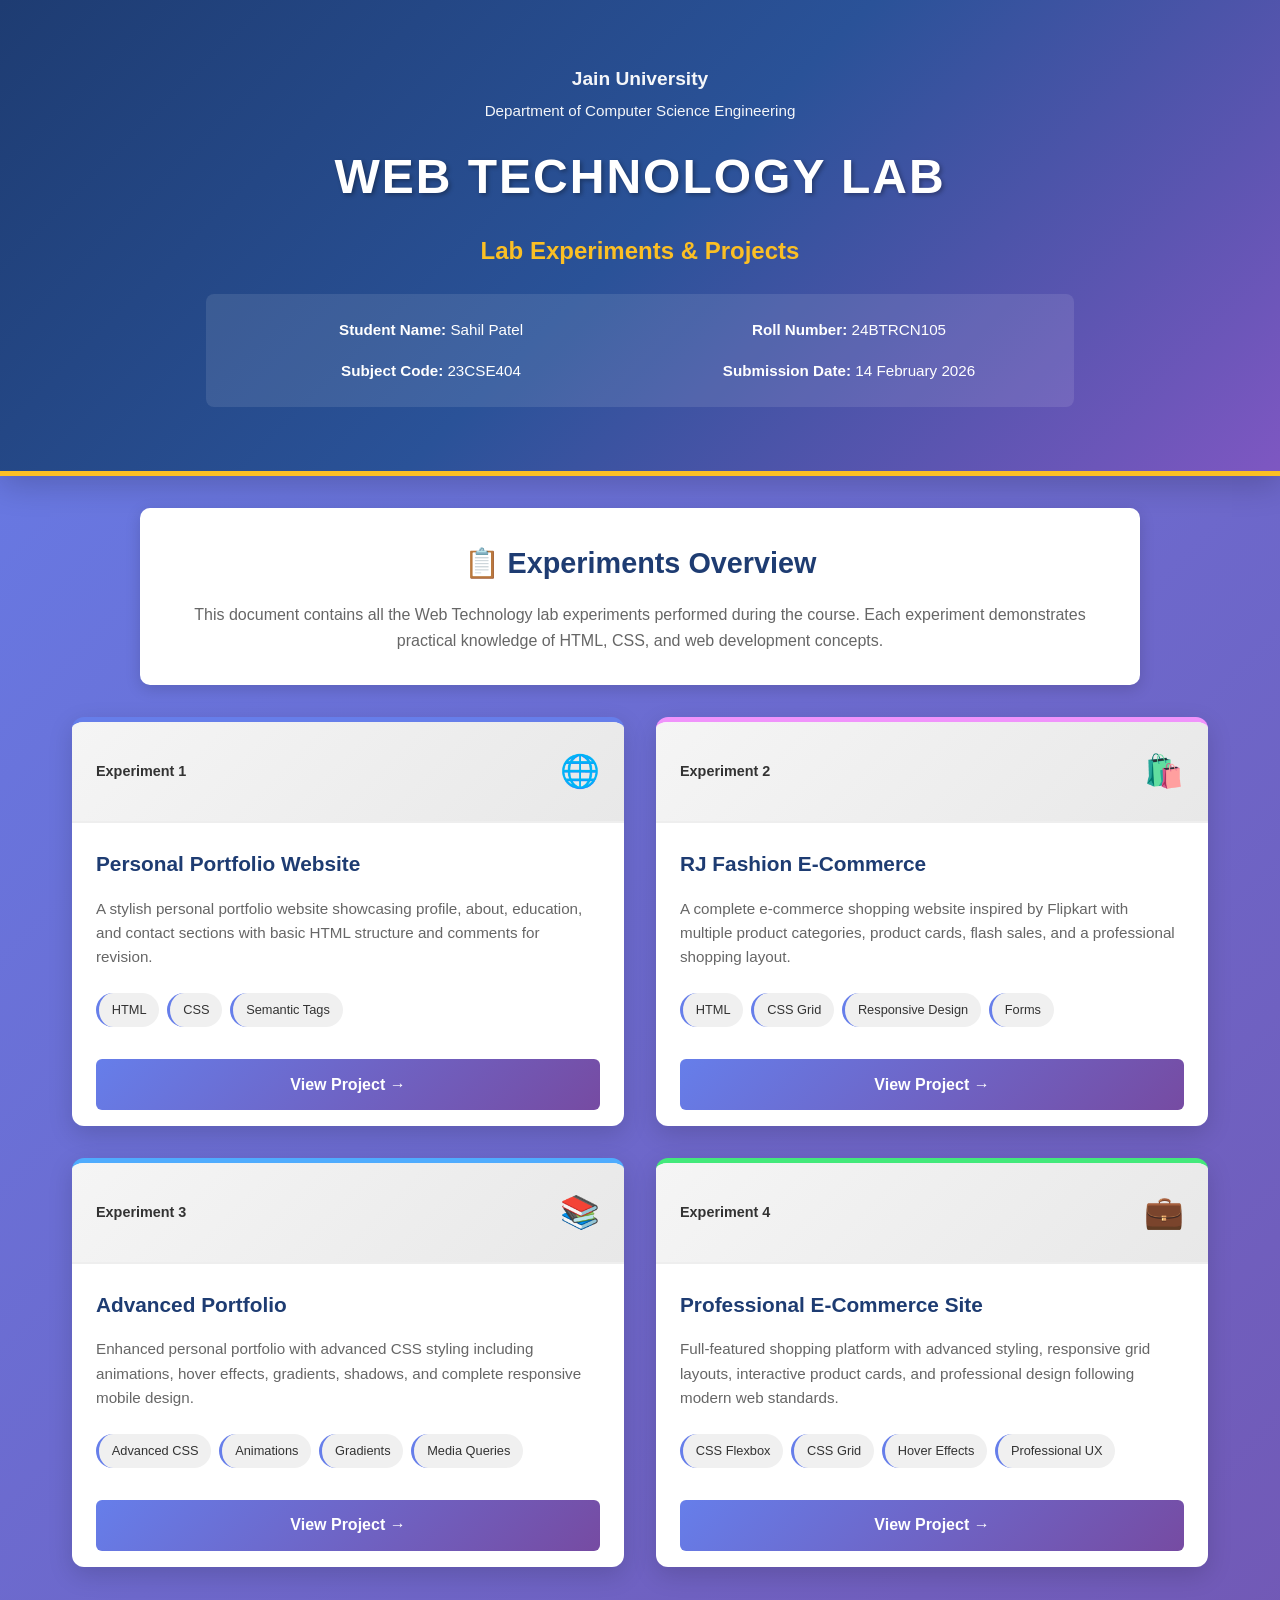
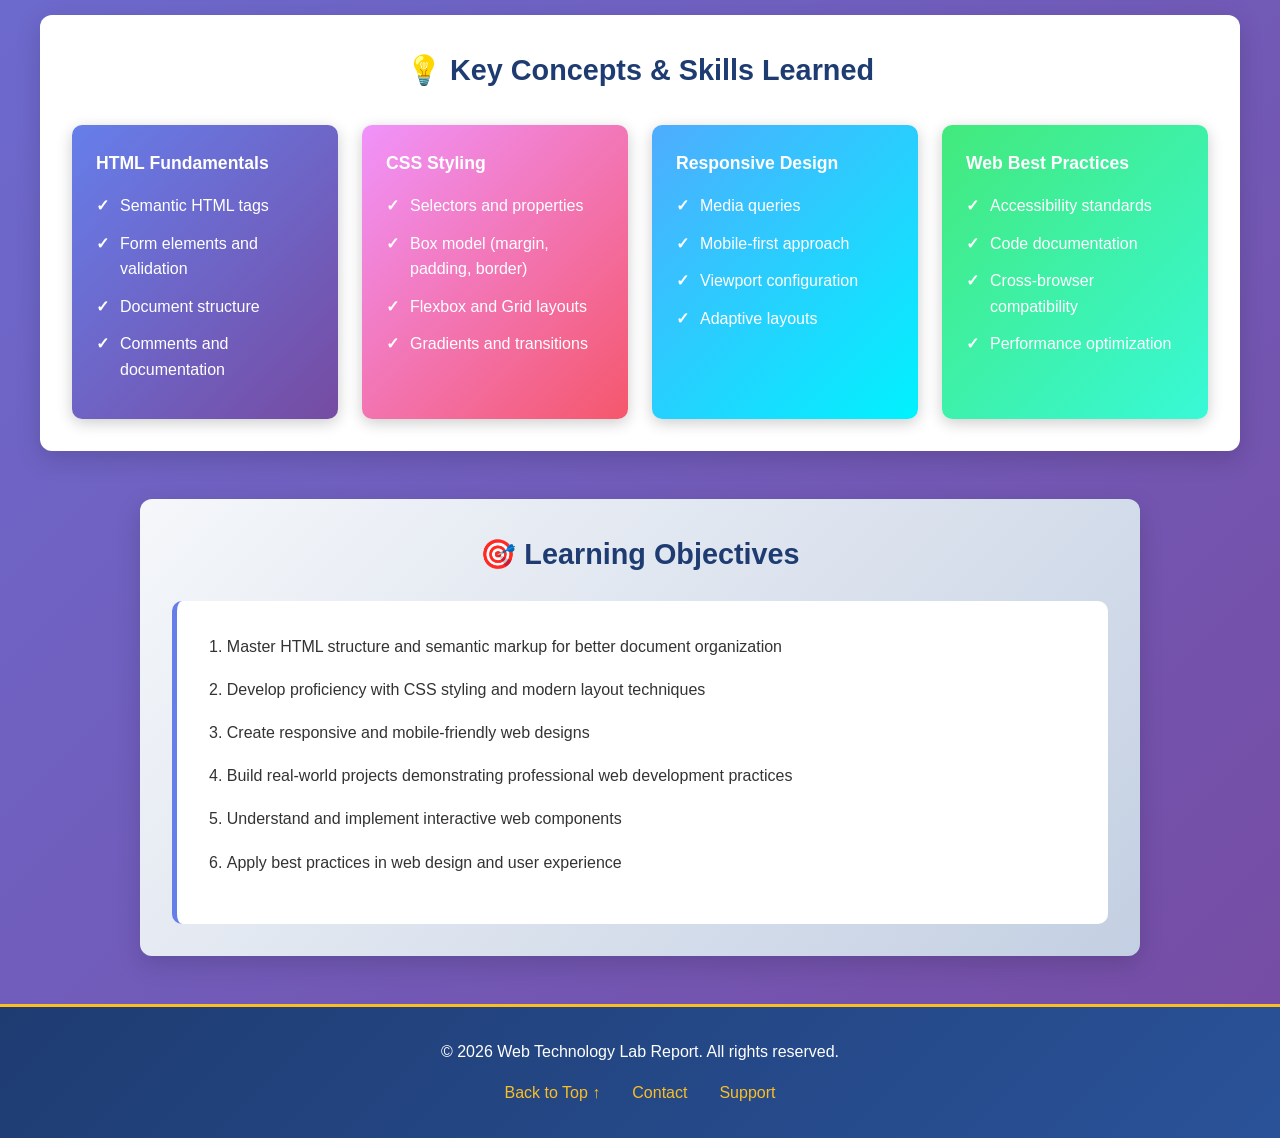
==== index.html @ 9eea9b75 "HunterBabu" ====
<!DOCTYPE html>
<!-- HTML5 document declaration -->
<html lang="en">
<!-- Root element with language specification -->

<head>
  <!-- Contains metadata about the document -->
  <meta charset="UTF-8">
  <!-- Defines character encoding -->
  
  <meta name="viewport" content="width=device-width, initial-scale=1.0">
  <!-- Makes website responsive on all devices -->
  
  <title>Web Technology Lab Report - Experiments</title>
  <!-- Title shown in browser tab -->
  
  <link rel="stylesheet" href="style.css">
  <!-- Links external CSS file for styling -->
</head>

<body>
  <!-- Main content of the page -->

  <!-- ====== HEADER / REPORT TITLE PAGE ====== -->
  <!-- Professional report header section -->
  <header class="report-header">
    <!-- header is semantic tag for page header -->
    <div class="header-content">
      <!-- Container for header content -->
      
      <div class="institution">
        <!-- Institution name section -->
        <h3>Jain University</h3>
        <p>Department of Computer Science Engineering</p>
      </div>

      <h1 class="report-title">WEB TECHNOLOGY LAB</h1>
      <!-- h1 is main title heading -->
      
      <h2 class="report-subtitle">Lab Experiments & Projects</h2>
      <!-- h2 is subtitle -->

      <div class="report-meta">
        <!-- Metadata about the report -->
        <p><strong>Student Name:</strong> Sahil Patel</p>
        <p><strong>Roll Number:</strong> 24BTRCN105</p>
        <p><strong>Subject Code:</strong> 23CSE404</p>
        <p><strong>Submission Date:</strong> 14 February 2026</p>
      </div>
    </div>
  </header>

  <!-- ====== TABLE OF CONTENTS ====== -->
  <!-- List of experiments -->
  <section class="toc-section">
    <!-- section is semantic tag for content grouping -->
    <h2>📋 Experiments Overview</h2>
    <!-- h2 is second level heading -->
    
    <p class="intro-text">
      This document contains all the Web Technology lab experiments performed during the course. 
      Each experiment demonstrates practical knowledge of HTML, CSS, and web development concepts.
    </p>
  </section>

  <!-- ====== EXPERIMENTS GRID ====== -->
  <!-- Colorful experiment cards -->
  <section class="experiments-section">
    <div class="experiments-grid">
      <!-- div with class for CSS styling -->

      <!-- Experiment 1 -->
      <div class="experiment-card card-1">
        <!-- div container for each experiment card with unique color -->
        
        <div class="card-header">
          <!-- Card header section -->
          <span class="exp-number">Experiment 1</span>
          <!-- span tag for inline styling -->
          <span class="exp-icon">🌐</span>
          <!-- Emoji icon for visual appeal -->
        </div>

        <h3>Personal Portfolio Website</h3>
        <!-- h3 is third level heading -->
        
        <p class="card-description">
          <!-- Paragraph describing the experiment -->
          A stylish personal portfolio website showcasing profile, about, education, 
          and contact sections with basic HTML structure and comments for revision.
        </p>

        <div class="technologies">
          <!-- Container for technologies used -->
          <span class="tech-badge">HTML</span>
          <!-- span tag for inline badge styling -->
          <span class="tech-badge">CSS</span>
          <span class="tech-badge">Semantic Tags</span>
        </div>

        <a href="index.html" class="card-btn">View Project →</a>
        <!-- a tag creates clickable link -->
      </div>

      <!-- Experiment 2 -->
      <div class="experiment-card card-2">
        <div class="card-header">
          <span class="exp-number">Experiment 2</span>
          <span class="exp-icon">🛍️</span>
        </div>

        <h3>RJ Fashion E-Commerce</h3>
        <p class="card-description">
          A complete e-commerce shopping website inspired by Flipkart with multiple product 
          categories, product cards, flash sales, and a professional shopping layout.
        </p>

        <div class="technologies">
          <span class="tech-badge">HTML</span>
          <span class="tech-badge">CSS Grid</span>
          <span class="tech-badge">Responsive Design</span>
          <span class="tech-badge">Forms</span>
        </div>

        <a href="exp3/exp2/index.html" class="card-btn">View Project →</a>
      </div>

      <!-- Experiment 3 -->
      <div class="experiment-card card-3">
        <div class="card-header">
          <span class="exp-number">Experiment 3</span>
          <span class="exp-icon">📚</span>
        </div>

        <h3>Advanced Portfolio</h3>
        <p class="card-description">
          Enhanced personal portfolio with advanced CSS styling including animations, 
          hover effects, gradients, shadows, and complete responsive mobile design.
        </p>

        <div class="technologies">
          <span class="tech-badge">Advanced CSS</span>
          <span class="tech-badge">Animations</span>
          <span class="tech-badge">Gradients</span>
          <span class="tech-badge">Media Queries</span>
        </div>

        <a href="exp3/index.html" class="card-btn">View Project →</a>
      </div>

      <!-- Experiment 4 -->
      <div class="experiment-card card-4">
        <div class="card-header">
          <span class="exp-number">Experiment 4</span>
          <span class="exp-icon">💼</span>
        </div>

        <h3>Professional E-Commerce Site</h3>
        <p class="card-description">
          Full-featured shopping platform with advanced styling, responsive grid layouts, 
          interactive product cards, and professional design following modern web standards.
        </p>

        <div class="technologies">
          <span class="tech-badge">CSS Flexbox</span>
          <span class="tech-badge">CSS Grid</span>
          <span class="tech-badge">Hover Effects</span>
          <span class="tech-badge">Professional UX</span>
        </div>

        <a href="exp3/exp2/index.html" class="card-btn">View Project →</a>
      </div>
    </div>
  </section>

  <!-- ====== SKILLS LEARNED ====== -->
  <!-- Summary of skills and concepts -->
  <section class="skills-section">
    <h2>💡 Key Concepts & Skills Learned</h2>
    
    <div class="skills-grid">
      <!-- Grid layout for skills -->

      <div class="skill-box skill-1">
        <h4>HTML Fundamentals</h4>
        <!-- h4 is fourth level heading -->
        <ul>
          <!-- ul is unordered list -->
          <li>Semantic HTML tags</li>
          <!-- li is list item -->
          <li>Form elements and validation</li>
          <li>Document structure</li>
          <li>Comments and documentation</li>
        </ul>
      </div>

      <div class="skill-box skill-2">
        <h4>CSS Styling</h4>
        <ul>
          <li>Selectors and properties</li>
          <li>Box model (margin, padding, border)</li>
          <li>Flexbox and Grid layouts</li>
          <li>Gradients and transitions</li>
        </ul>
      </div>

      <div class="skill-box skill-3">
        <h4>Responsive Design</h4>
        <ul>
          <li>Media queries</li>
          <li>Mobile-first approach</li>
          <li>Viewport configuration</li>
          <li>Adaptive layouts</li>
        </ul>
      </div>

      <div class="skill-box skill-4">
        <h4>Web Best Practices</h4>
        <ul>
          <li>Accessibility standards</li>
          <li>Code documentation</li>
          <li>Cross-browser compatibility</li>
          <li>Performance optimization</li>
        </ul>
      </div>
    </div>
  </section>

  <!-- ====== OBJECTIVES ====== -->
  <!-- Learning objectives -->
  <section class="objectives-section">
    <h2>🎯 Learning Objectives</h2>
    
    <div class="objectives-list">
      <!-- Ordered list for objectives -->
      <ol>
        <!-- ol is ordered list -->
        <li>Master HTML structure and semantic markup for better document organization</li>
        <li>Develop proficiency with CSS styling and modern layout techniques</li>
        <li>Create responsive and mobile-friendly web designs</li>
        <li>Build real-world projects demonstrating professional web development practices</li>
        <li>Understand and implement interactive web components</li>
        <li>Apply best practices in web design and user experience</li>
      </ol>
    </div>
  </section>

  <!-- ====== FOOTER ====== -->
  <!-- Bottom section with info -->
  <footer>
    <!-- footer is semantic tag for page footer -->
    <div class="footer-content">
      <!-- Container for footer -->
      
      <div class="footer-info">
        <p>&copy; 2026 Web Technology Lab Report. All rights reserved.</p>
        <!-- &copy; displays copyright symbol © -->
      </div>

      <div class="footer-links">
        <!-- Container for footer links -->
        <a href="#top">Back to Top ↑</a>
        <!-- Anchor link to top -->
        <a href="#">Contact</a>
        <a href="#">Support</a>
      </div>
    </div>
  </footer>

</body>
</html>
---- style.css ----
/* ====== GENERAL STYLING ====== */
* {
  /* selector * targets all elements */
  margin: 0;
  /* removes default margin */
  padding: 0;
  /* removes default padding */
  box-sizing: border-box;
  /* includes padding and border in width/height */
}

body {
  /* body selector styles entire page */
  font-family: 'Segoe UI', Tahoma, Geneva, Verdana, sans-serif;
  /* font-family sets typeface */
  background: linear-gradient(135deg, #667eea 0%, #764ba2 100%);
  /* gradient background for visual appeal */
  color: #333;
  /* sets text color */
  line-height: 1.6;
  /* line-height controls space between lines */
}

/* ====== HEADER / TITLE PAGE ====== */
.report-header {
  /* header section styling */
  background: linear-gradient(135deg, #1e3c72 0%, #2a5298 50%, #7e57c2 100%);
  /* multi-color gradient */
  color: white;
  padding: 3rem 2rem;
  text-align: center;
  /* text-align: center centers all content */
  box-shadow: 0 8px 32px rgba(0, 0, 0, 0.2);
  /* box-shadow adds depth effect */
  border-bottom: 5px solid #fbbf24;
  /* border-bottom adds colored line */
  margin-bottom: 2rem;
}

.header-content {
  max-width: 900px;
  margin: 0 auto;
  padding: 1rem;
}

.institution {
  /* institution section */
  font-size: 0.95rem;
  opacity: 0.95;
  /* opacity makes text slightly transparent */
  margin-bottom: 1rem;
}

.institution h3 {
  font-size: 1.2rem;
  margin-bottom: 0.25rem;
}

.report-title {
  /* main report title */
  font-size: 3rem;
  font-weight: bold;
  margin: 1rem 0;
  text-shadow: 2px 2px 4px rgba(0, 0, 0, 0.3);
  /* text-shadow adds shadow behind text */
  letter-spacing: 2px;
  /* letter-spacing controls space between letters */
}

.report-subtitle {
  /* subtitle */
  font-size: 1.5rem;
  margin-bottom: 1.5rem;
  color: #fbbf24;
  /* golden color */
}

.report-meta {
  /* metadata section */
  background-color: rgba(255, 255, 255, 0.1);
  /* transparent white background */
  padding: 1.5rem;
  border-radius: 8px;
  /* border-radius creates rounded corners */
  margin-top: 1.5rem;
  display: grid;
  grid-template-columns: repeat(2, 1fr);
  /* grid-template-columns: repeat(2, 1fr) creates 2 columns */
  gap: 1rem;
}

.report-meta p {
  font-size: 0.95rem;
}

/* ====== TABLE OF CONTENTS SECTION ====== */
.toc-section {
  /* table of contents section */
  max-width: 1000px;
  margin: 2rem auto;
  padding: 2rem;
  background-color: white;
  border-radius: 10px;
  box-shadow: 0 4px 15px rgba(0, 0, 0, 0.15);
  text-align: center;
}

.toc-section h2 {
  color: #1e3c72;
  margin-bottom: 1rem;
  font-size: 1.8rem;
}

.intro-text {
  color: #666;
  font-size: 1rem;
}

/* ====== EXPERIMENTS SECTION ====== */
.experiments-section {
  /* main experiments section */
  max-width: 1200px;
  margin: 2rem auto;
  padding: 0 2rem;
}

.experiments-grid {
  /* grid layout for experiment cards */
  display: grid;
  /* display: grid creates multi-column layout */
  grid-template-columns: repeat(2, 1fr);
  /* repeat(2, 1fr) creates 2 equal columns */
  gap: 2rem;
  margin-bottom: 2rem;
}

.experiment-card {
  /* individual experiment card */
  background-color: white;
  border-radius: 12px;
  overflow: hidden;
  /* overflow: hidden hides content outside borders */
  box-shadow: 0 8px 25px rgba(0, 0, 0, 0.15);
  transition: 0.4s;
  /* transition creates smooth animation */
  transform: translateY(0);
  /* transform: translateY moves element */
  border-top: 5px solid #333;
  /* top colored border */
}

.experiment-card:hover {
  /* :hover pseudo-class triggers on mouse hover */
  transform: translateY(-10px);
  /* moves up on hover */
  box-shadow: 0 12px 35px rgba(0, 0, 0, 0.25);
}

/* Color variations for each card */
.card-1 {
  border-top-color: #667eea;
  /* blue */
}

.card-2 {
  border-top-color: #f093fb;
  /* pink/magenta */
}

.card-3 {
  border-top-color: #4facfe;
  /* cyan/light blue */
}

.card-4 {
  border-top-color: #43e97b;
  /* green */
}

.card-header {
  /* header of experiment card */
  display: flex;
  justify-content: space-between;
  /* justify-content: space-between distributes items */
  align-items: center;
  padding: 1.5rem;
  background: linear-gradient(135deg, #f5f5f5 0%, #e8e8e8 100%);
  /* light gradient background */
  border-bottom: 2px solid #eee;
}

.exp-number {
  /* experiment number badge */
  font-weight: bold;
  color: #333;
  font-size: 0.9rem;
}

.exp-icon {
  /* emoji icon */
  font-size: 2rem;
  /* font-size sets element size */
}

.experiment-card h3 {
  padding: 1.5rem 1.5rem 0.5rem;
  color: #1e3c72;
  font-size: 1.3rem;
}

.card-description {
  /* description text */
  padding: 0 1.5rem;
  color: #666;
  font-size: 0.95rem;
  margin: 0.5rem 0;
}

.technologies {
  /* technologies container */
  padding: 1rem 1.5rem;
  display: flex;
  gap: 0.5rem;
  flex-wrap: wrap;
  /* flex-wrap: wrap allows items to wrap to next line */
}

.tech-badge {
  /* technology badge */
  display: inline-block;
  background-color: #f0f0f0;
  color: #333;
  padding: 0.4rem 0.8rem;
  border-radius: 20px;
  /* border-radius: 20px creates pill shape */
  font-size: 0.8rem;
  border-left: 3px solid #667eea;
  /* border-left adds colored left border */
}

.card-btn {
  /* call-to-action button */
  display: block;
  margin: 1rem 1.5rem;
  padding: 0.8rem 1.5rem;
  background: linear-gradient(135deg, #667eea 0%, #764ba2 100%);
  color: white;
  text-decoration: none;
  /* text-decoration: none removes underline */
  border-radius: 6px;
  text-align: center;
  font-weight: bold;
  transition: 0.3s;
  cursor: pointer;
  /* cursor: pointer changes cursor on hover */
}

.card-btn:hover {
  background: linear-gradient(135deg, #764ba2 0%, #667eea 100%);
  /* reversed gradient on hover */
  transform: scale(1.02);
  /* transform: scale enlarges element */
}

/* ====== SKILLS SECTION ====== */
.skills-section {
  /* skills section */
  max-width: 1200px;
  margin: 3rem auto;
  padding: 2rem;
  background-color: white;
  border-radius: 12px;
  box-shadow: 0 8px 25px rgba(0, 0, 0, 0.15);
}

.skills-section h2 {
  text-align: center;
  color: #1e3c72;
  margin-bottom: 2rem;
  font-size: 1.8rem;
}

.skills-grid {
  /* grid for skill boxes */
  display: grid;
  grid-template-columns: repeat(4, 1fr);
  /* 4 equal columns */
  gap: 1.5rem;
}

.skill-box {
  /* individual skill box */
  padding: 1.5rem;
  border-radius: 10px;
  color: white;
  box-shadow: 0 4px 15px rgba(0, 0, 0, 0.2);
}

.skill-1 {
  background: linear-gradient(135deg, #667eea 0%, #764ba2 100%);
}

.skill-2 {
  background: linear-gradient(135deg, #f093fb 0%, #f5576c 100%);
}

.skill-3 {
  background: linear-gradient(135deg, #4facfe 0%, #00f2fe 100%);
}

.skill-4 {
  background: linear-gradient(135deg, #43e97b 0%, #38f9d7 100%);
}

.skill-box h4 {
  /* heading in skill box */
  margin-bottom: 1rem;
  font-size: 1.1rem;
}

.skill-box ul {
  /* list styling */
  list-style: none;
  /* list-style: none removes bullet points */
}

.skill-box li {
  /* list item */
  margin-bottom: 0.75rem;
  padding-left: 1.5rem;
  position: relative;
  /* position: relative for positioning children */
}

.skill-box li:before {
  /* :before pseudo-element adds content before element */
  content: '✓';
  /* content property adds text/symbols */
  position: absolute;
  left: 0;
  font-weight: bold;
}

/* ====== OBJECTIVES SECTION ====== */
.objectives-section {
  /* objectives section */
  max-width: 1000px;
  margin: 3rem auto;
  padding: 2rem;
  background: linear-gradient(135deg, #f5f7fa 0%, #c3cfe2 100%);
  border-radius: 12px;
  box-shadow: 0 8px 25px rgba(0, 0, 0, 0.15);
}

.objectives-section h2 {
  text-align: center;
  color: #1e3c72;
  margin-bottom: 1.5rem;
  font-size: 1.8rem;
}

.objectives-list {
  background-color: white;
  padding: 2rem;
  border-radius: 10px;
  border-left: 5px solid #667eea;
}

.objectives-list ol {
  /* ordered list styling */
  list-style-position: inside;
  /* list-style-position: inside keeps numbers inside */
}

.objectives-list li {
  margin-bottom: 1rem;
  line-height: 1.7;
  color: #333;
}

/* ====== FOOTER ====== */
footer {
  /* footer styling */
  background: linear-gradient(135deg, #1e3c72 0%, #2a5298 100%);
  color: white;
  padding: 2rem;
  margin-top: 3rem;
  text-align: center;
  border-top: 3px solid #fbbf24;
}

.footer-content {
  max-width: 1000px;
  margin: 0 auto;
}

.footer-info {
  margin-bottom: 1rem;
}

.footer-links {
  display: flex;
  justify-content: center;
  gap: 2rem;
}

.footer-links a {
  color: #fbbf24;
  text-decoration: none;
  transition: 0.3s;
}

.footer-links a:hover {
  color: white;
  text-decoration: underline;
}

/* ====== RESPONSIVE DESIGN ====== */
/* Media query for tablets */
@media (max-width: 768px) {
  .report-title {
    font-size: 2rem;
  }

  .report-meta {
    grid-template-columns: 1fr;
  }

  .experiments-grid {
    grid-template-columns: 1fr;
    /* single column on tablet */
  }

  .skills-grid {
    grid-template-columns: repeat(2, 1fr);
    /* 2 columns on tablet */
  }

  .footer-links {
    flex-direction: column;
    gap: 1rem;
  }
}

/* Media query for mobile phones */
@media (max-width: 480px) {
  .report-header {
    padding: 2rem 1rem;
  }

  .report-title {
    font-size: 1.5rem;
  }

  .report-subtitle {
    font-size: 1.1rem;
  }

  .experiments-grid {
    gap: 1rem;
  }

  .skills-grid {
    grid-template-columns: 1fr;
    /* single column on mobile */
  }

  .card-header {
    flex-direction: column;
    text-align: center;
    gap: 0.5rem;
  }

  .technologies {
    justify-content: center;
  }
}
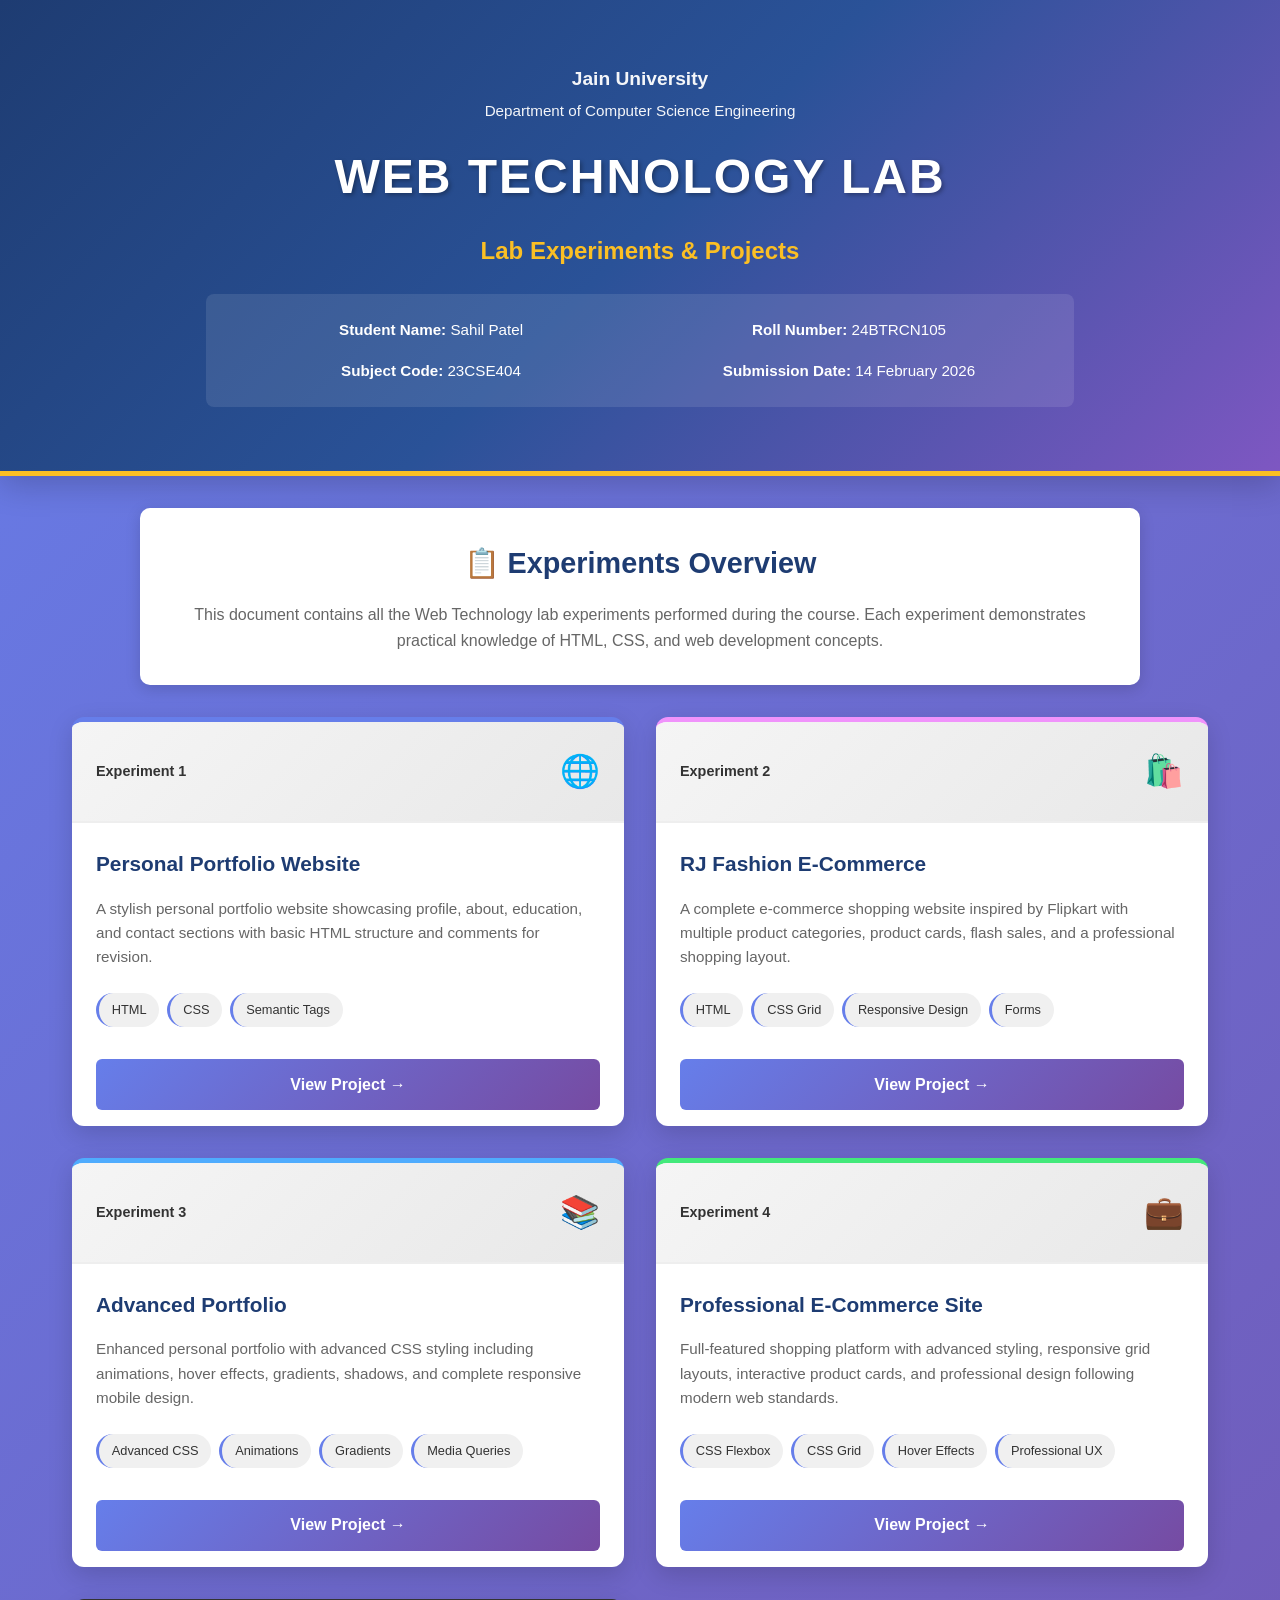
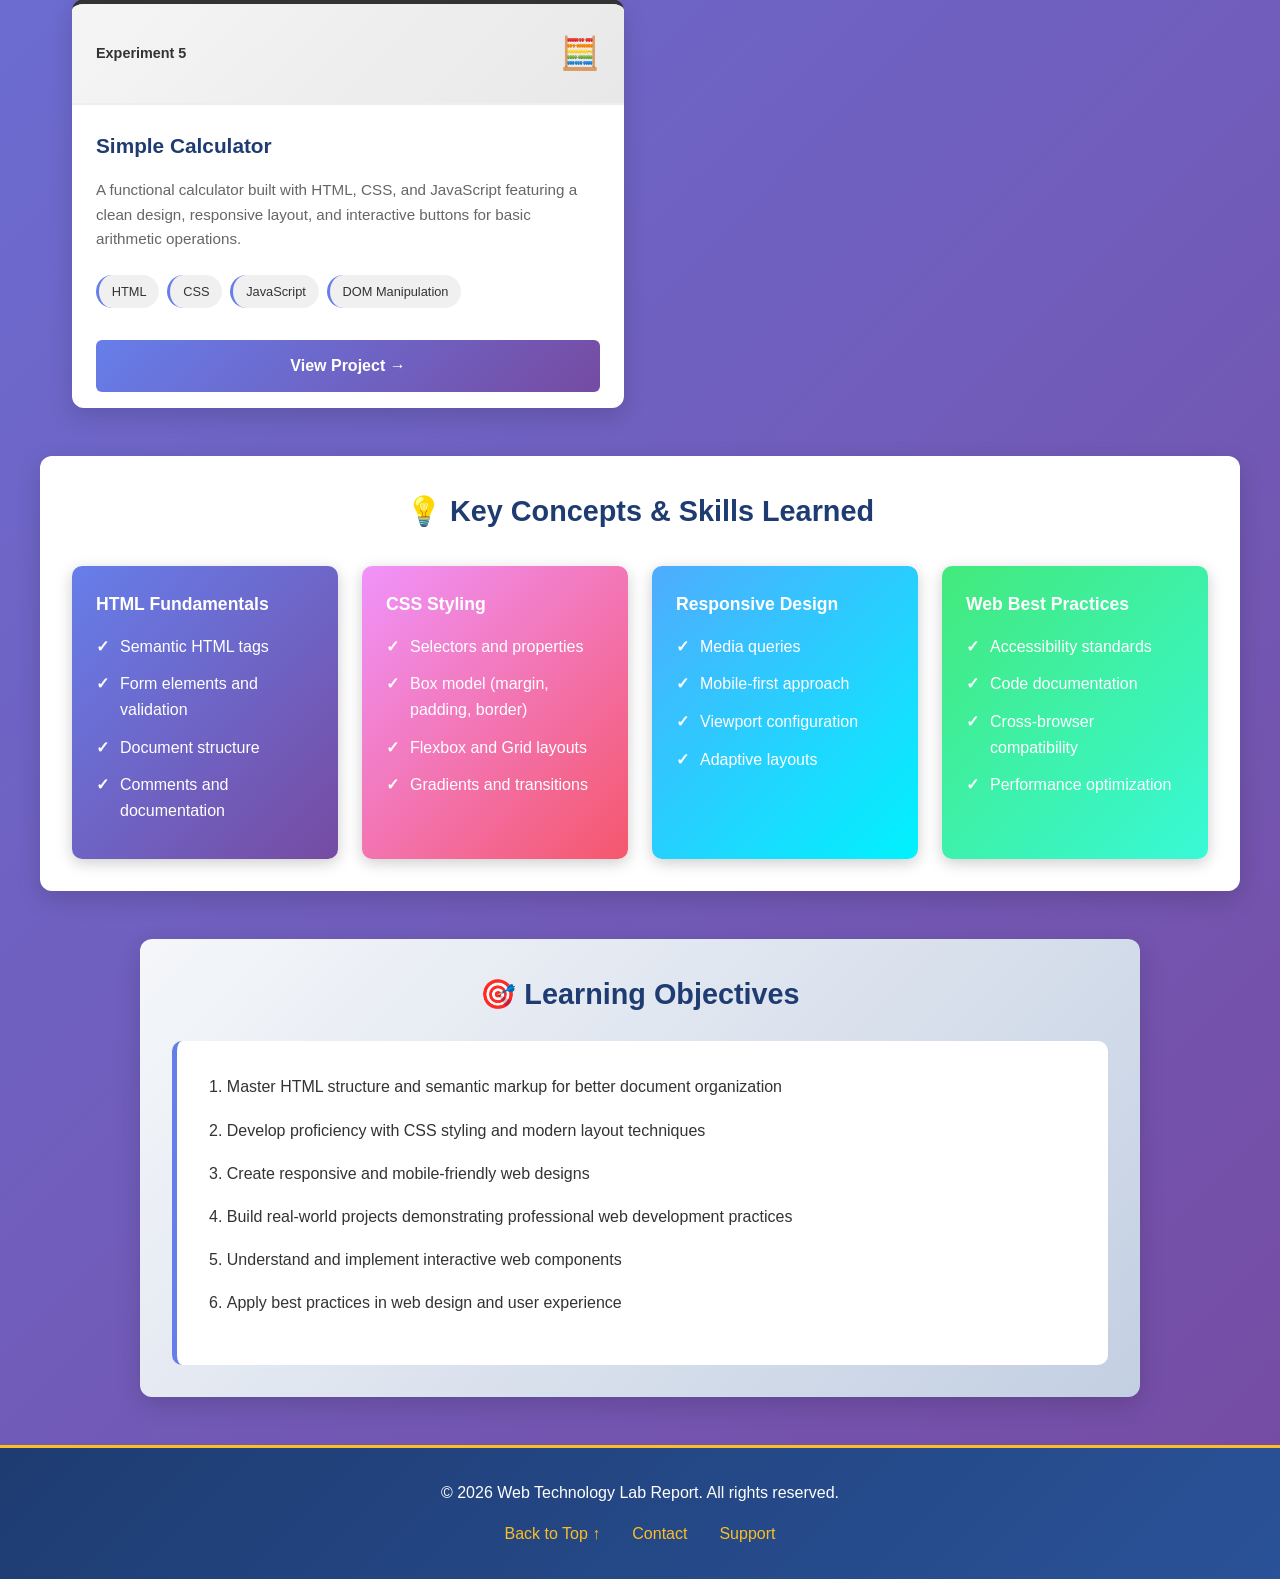
==== commit f9ef12af: "added exp 5" ====
--- a/index.html
+++ b/index.html
@@ -170,6 +170,28 @@
 
         <a href="exp3/exp2/index.html" class="card-btn">View Project →</a>
       </div>
+
+      <!-- Experiment 5 -->
+      <div class="experiment-card card-5">
+        <div class="card-header">
+          <span class="exp-number">Experiment 5</span>
+          <span class="exp-icon">🧮</span>
+       </div>
+
+        <h3>Simple Calculator</h3>
+        <p class="card-description">
+          A functional calculator built with HTML, CSS, and JavaScript featuring a clean design, 
+          responsive layout, and interactive buttons for basic arithmetic operations.
+        </p>
+
+        <div class="technologies">
+          <span class="tech-badge">HTML</span>
+          <span class="tech-badge">CSS</span>
+          <span class="tech-badge">JavaScript</span>
+          <span class="tech-badge">DOM Manipulation</span>
+        </div>
+
+        <a href="exp5/index.html" class="card-btn">View Project →</a>   
     </div>
   </section>
 
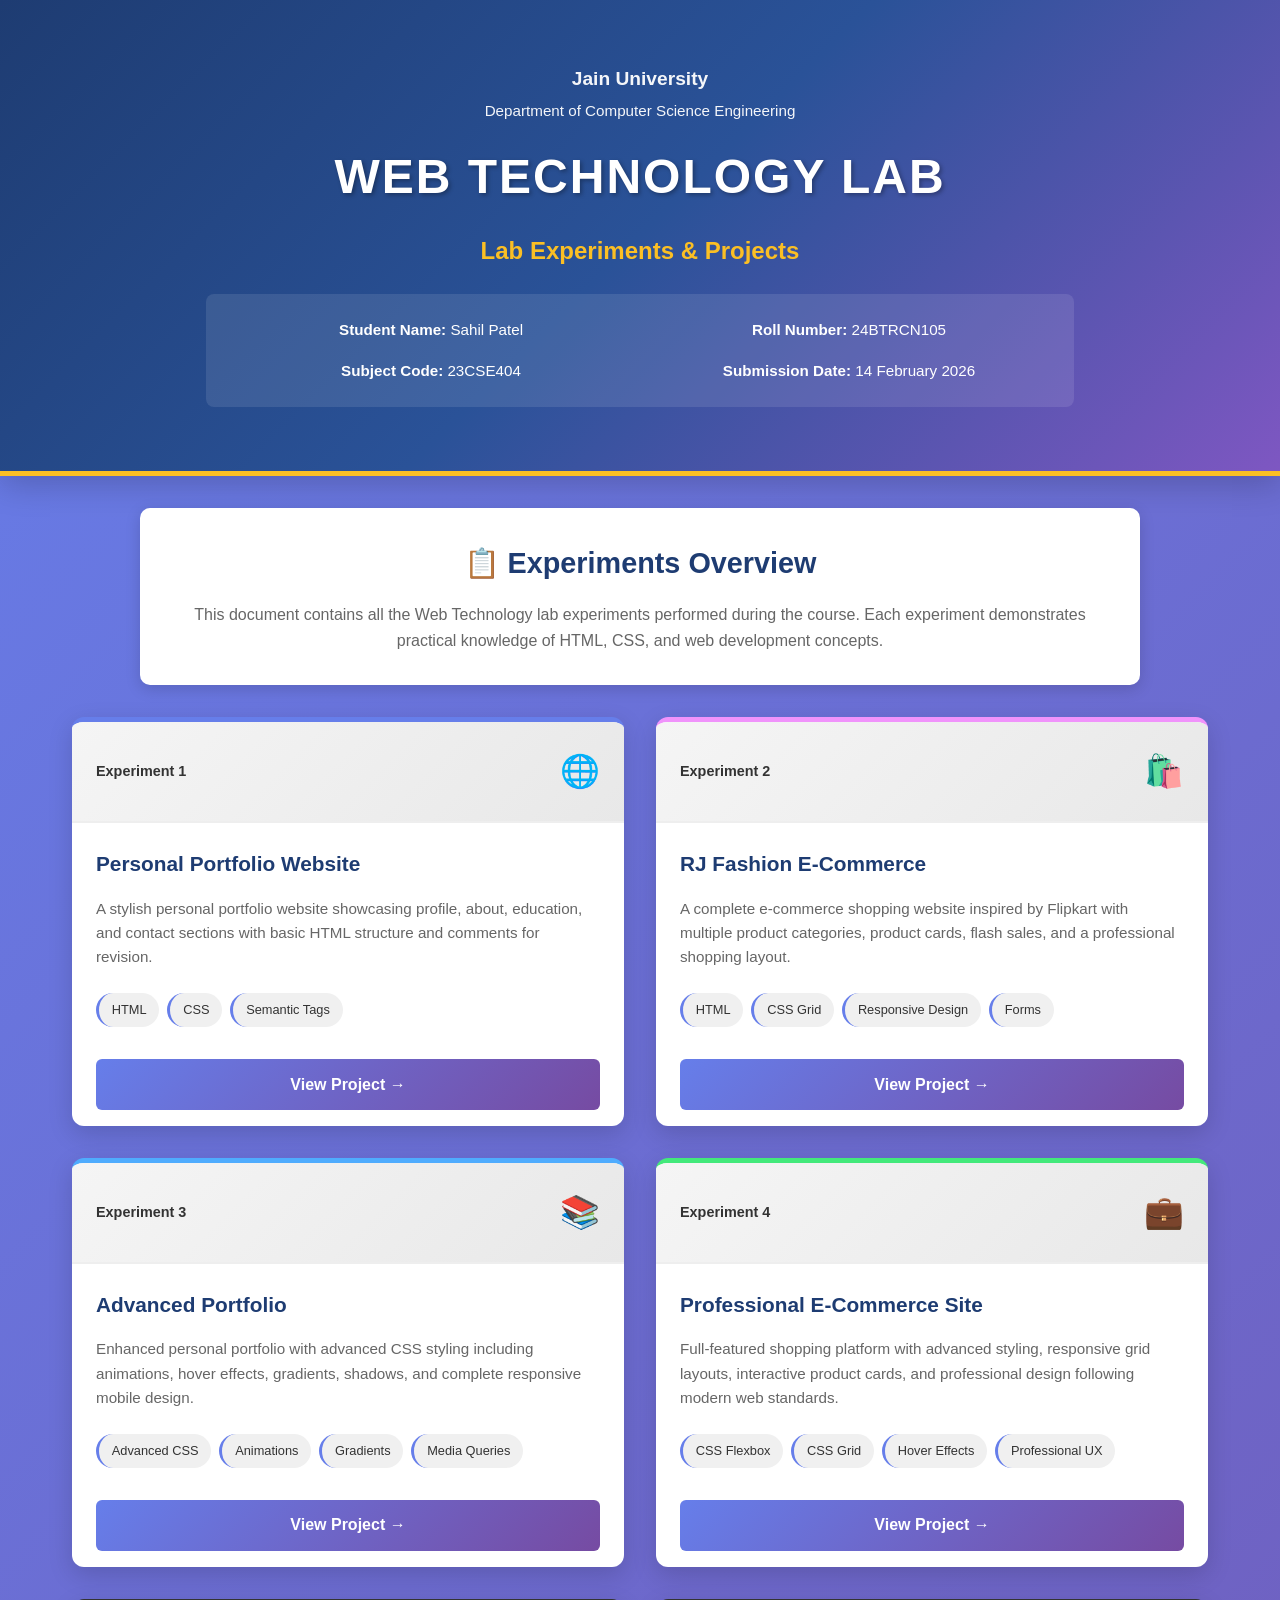
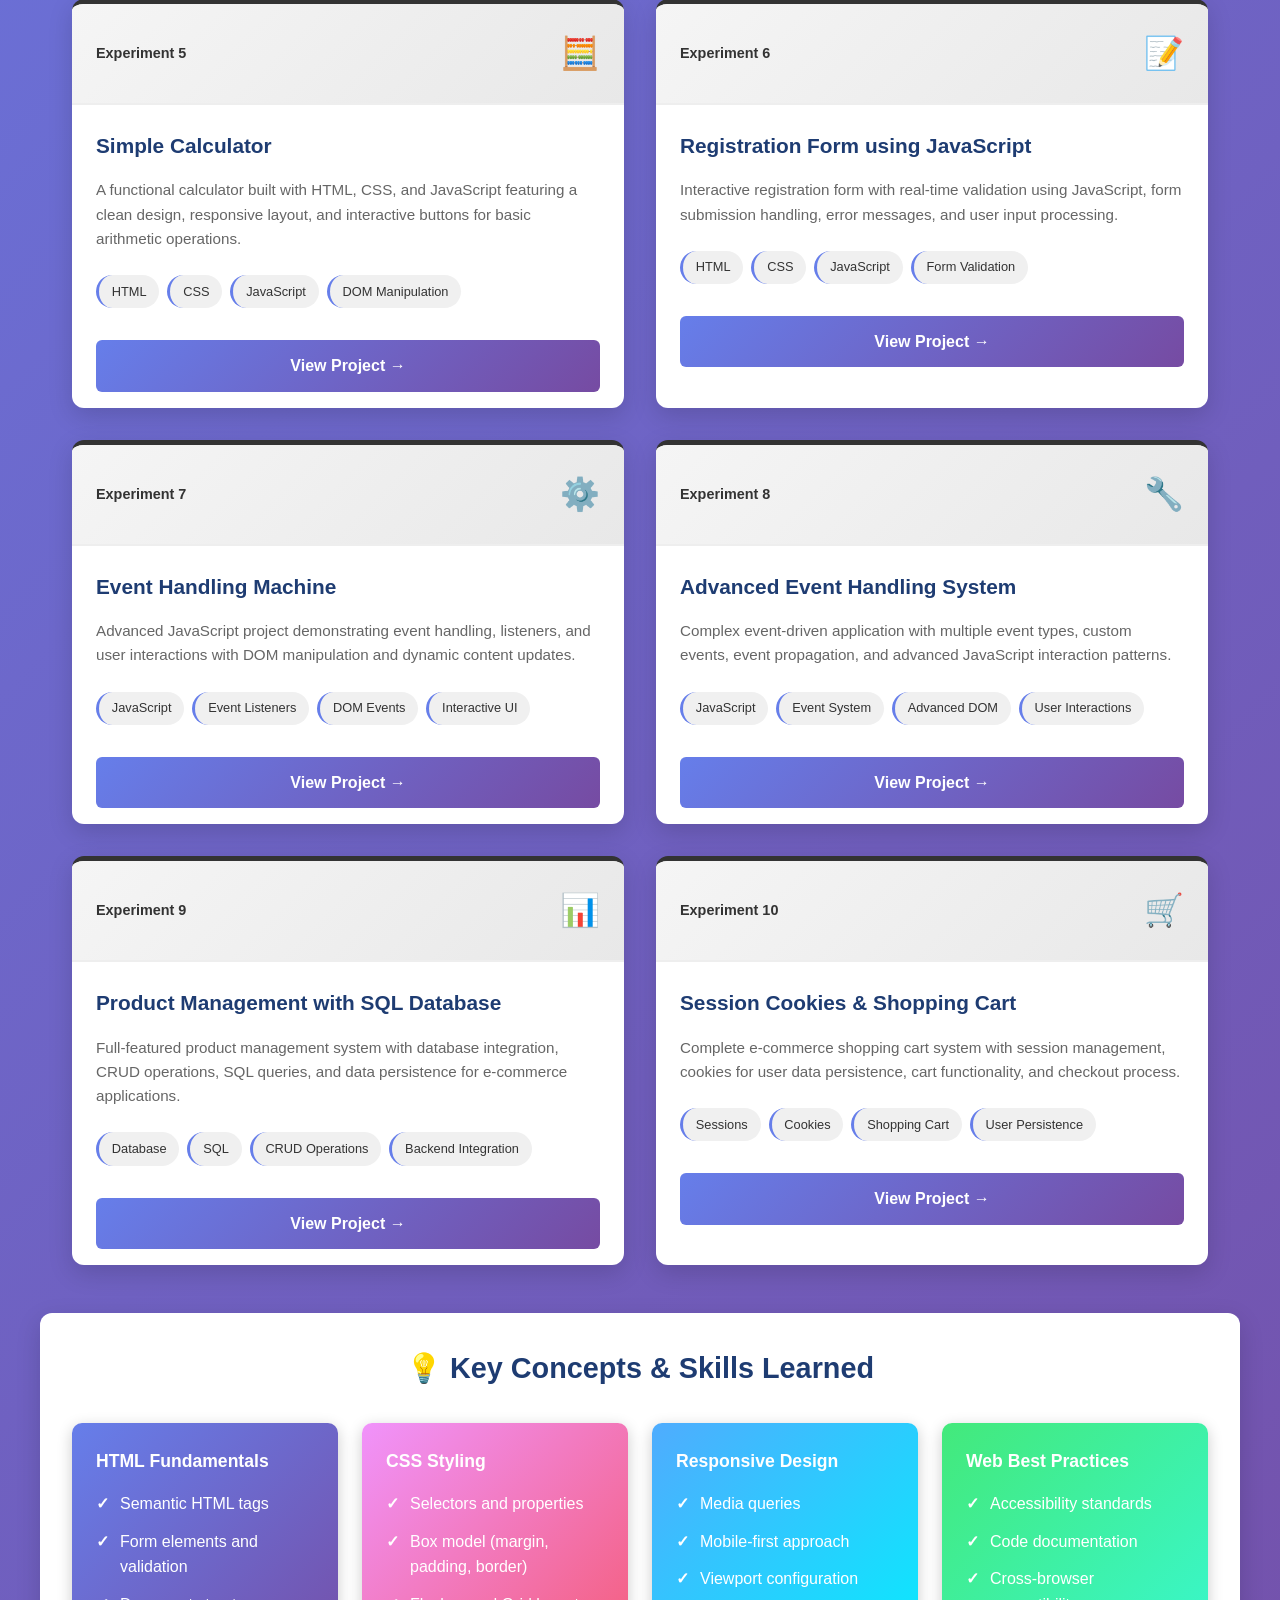
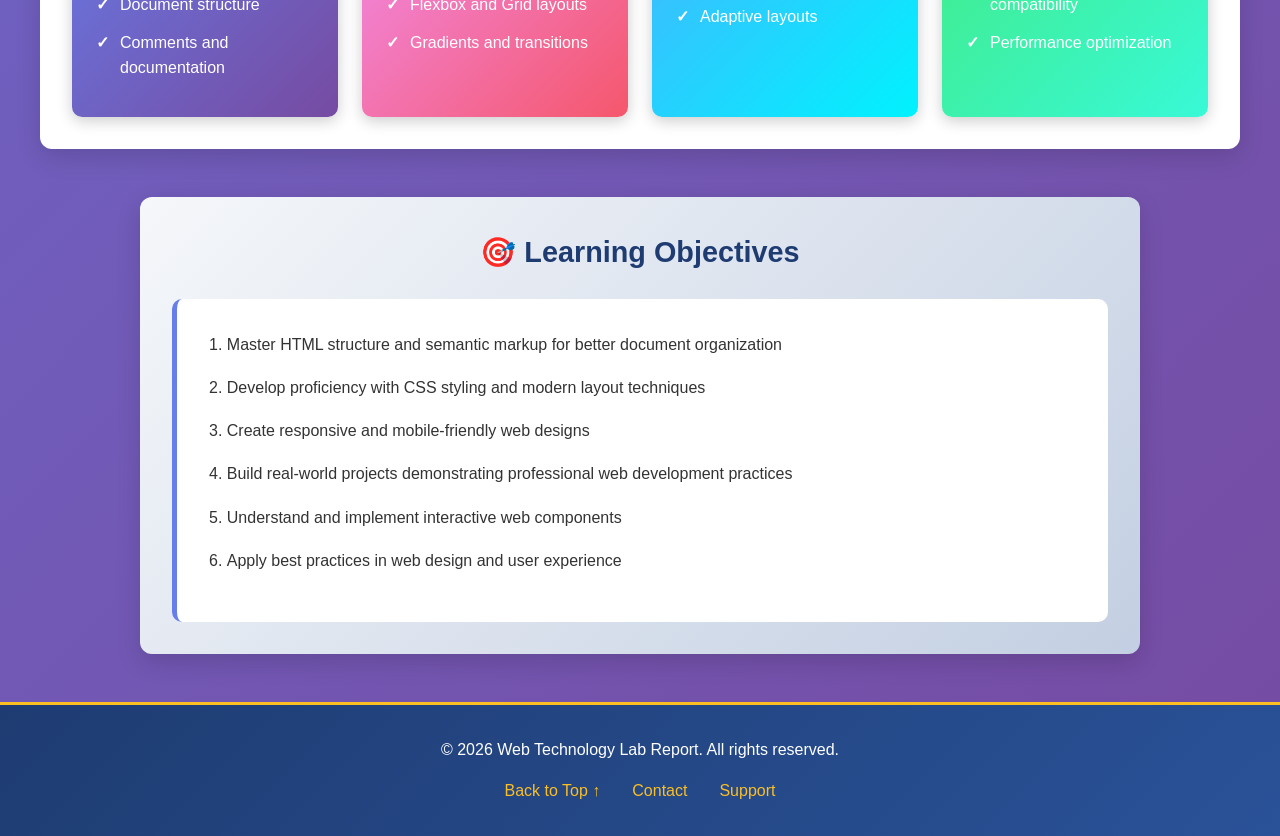
==== commit 4c124940: "adding678910" ====
--- a/index.html
+++ b/index.html
@@ -122,7 +122,7 @@
           <span class="tech-badge">Forms</span>
         </div>
 
-        <a href="exp3/exp2/index.html" class="card-btn">View Project →</a>
+        <a href="exp2/index.html" class="card-btn">View Project →</a>
       </div>
 
       <!-- Experiment 3 -->
@@ -168,10 +168,10 @@
           <span class="tech-badge">Professional UX</span>
         </div>
 
-        <a href="exp3/exp2/index.html" class="card-btn">View Project →</a>
-      </div>
-
-      <!-- Experiment 5 -->
+        <a href="exp4/index.html" class="card-btn">View Project →</a>
+      </div>
+
+          <!-- Experiment 5 -->
       <div class="experiment-card card-5">
         <div class="card-header">
           <span class="exp-number">Experiment 5</span>
@@ -191,7 +191,123 @@
           <span class="tech-badge">DOM Manipulation</span>
         </div>
 
-        <a href="exp5/index.html" class="card-btn">View Project →</a>   
+        <a href="exp5/index.html" class="card-btn">View Project →</a>
+      </div>
+
+      <!-- Experiment 6 -->
+      <div class="experiment-card card-6">
+        <div class="card-header">
+          <span class="exp-number">Experiment 6</span>
+          <span class="exp-icon">📝</span>
+        </div>
+
+        <h3>Registration Form using JavaScript</h3>
+        <p class="card-description">
+          Interactive registration form with real-time validation using JavaScript, 
+          form submission handling, error messages, and user input processing.
+        </p>
+
+        <div class="technologies">
+          <span class="tech-badge">HTML</span>
+          <span class="tech-badge">CSS</span>
+          <span class="tech-badge">JavaScript</span>
+          <span class="tech-badge">Form Validation</span>
+        </div>
+
+        <a href="exp6/index.html" class="card-btn">View Project →</a>
+      </div>
+
+      <!-- Experiment 7 -->
+      <div class="experiment-card card-7">
+        <div class="card-header">
+          <span class="exp-number">Experiment 7</span>
+          <span class="exp-icon">⚙️</span>
+        </div>
+
+        <h3>Event Handling Machine</h3>
+        <p class="card-description">
+          Advanced JavaScript project demonstrating event handling, listeners, and 
+          user interactions with DOM manipulation and dynamic content updates.
+        </p>
+
+        <div class="technologies">
+          <span class="tech-badge">JavaScript</span>
+          <span class="tech-badge">Event Listeners</span>
+          <span class="tech-badge">DOM Events</span>
+          <span class="tech-badge">Interactive UI</span>
+        </div>
+
+        <a href="exp7/index.html" class="card-btn">View Project →</a>
+      </div>
+
+      <!-- Experiment 8 -->
+      <div class="experiment-card card-8">
+        <div class="card-header">
+          <span class="exp-number">Experiment 8</span>
+          <span class="exp-icon">🔧</span>
+        </div>
+
+        <h3>Advanced Event Handling System</h3>
+        <p class="card-description">
+          Complex event-driven application with multiple event types, custom events, 
+          event propagation, and advanced JavaScript interaction patterns.
+        </p>
+
+        <div class="technologies">
+          <span class="tech-badge">JavaScript</span>
+          <span class="tech-badge">Event System</span>
+          <span class="tech-badge">Advanced DOM</span>
+          <span class="tech-badge">User Interactions</span>
+        </div>
+
+        <a href="exp8/index.html" class="card-btn">View Project →</a>
+      </div>
+
+      <!-- Experiment 9 -->
+      <div class="experiment-card card-9">
+        <div class="card-header">
+          <span class="exp-number">Experiment 9</span>
+          <span class="exp-icon">📊</span>
+        </div>
+
+        <h3>Product Management with SQL Database</h3>
+        <p class="card-description">
+          Full-featured product management system with database integration, CRUD operations, 
+          SQL queries, and data persistence for e-commerce applications.
+        </p>
+
+        <div class="technologies">
+          <span class="tech-badge">Database</span>
+          <span class="tech-badge">SQL</span>
+          <span class="tech-badge">CRUD Operations</span>
+          <span class="tech-badge">Backend Integration</span>
+        </div>
+
+        <a href="exp9/index.html" class="card-btn">View Project →</a>
+      </div>
+
+      <!-- Experiment 10 -->
+      <div class="experiment-card card-10">
+        <div class="card-header">
+          <span class="exp-number">Experiment 10</span>
+          <span class="exp-icon">🛒</span>
+        </div>
+
+        <h3>Session Cookies & Shopping Cart</h3>
+        <p class="card-description">
+          Complete e-commerce shopping cart system with session management, cookies for 
+          user data persistence, cart functionality, and checkout process.
+        </p>
+
+        <div class="technologies">
+          <span class="tech-badge">Sessions</span>
+          <span class="tech-badge">Cookies</span>
+          <span class="tech-badge">Shopping Cart</span>
+          <span class="tech-badge">User Persistence</span>
+        </div>
+
+        <a href="exp10/index.html" class="card-btn">View Project →</a>
+      </div>
     </div>
   </section>
 
